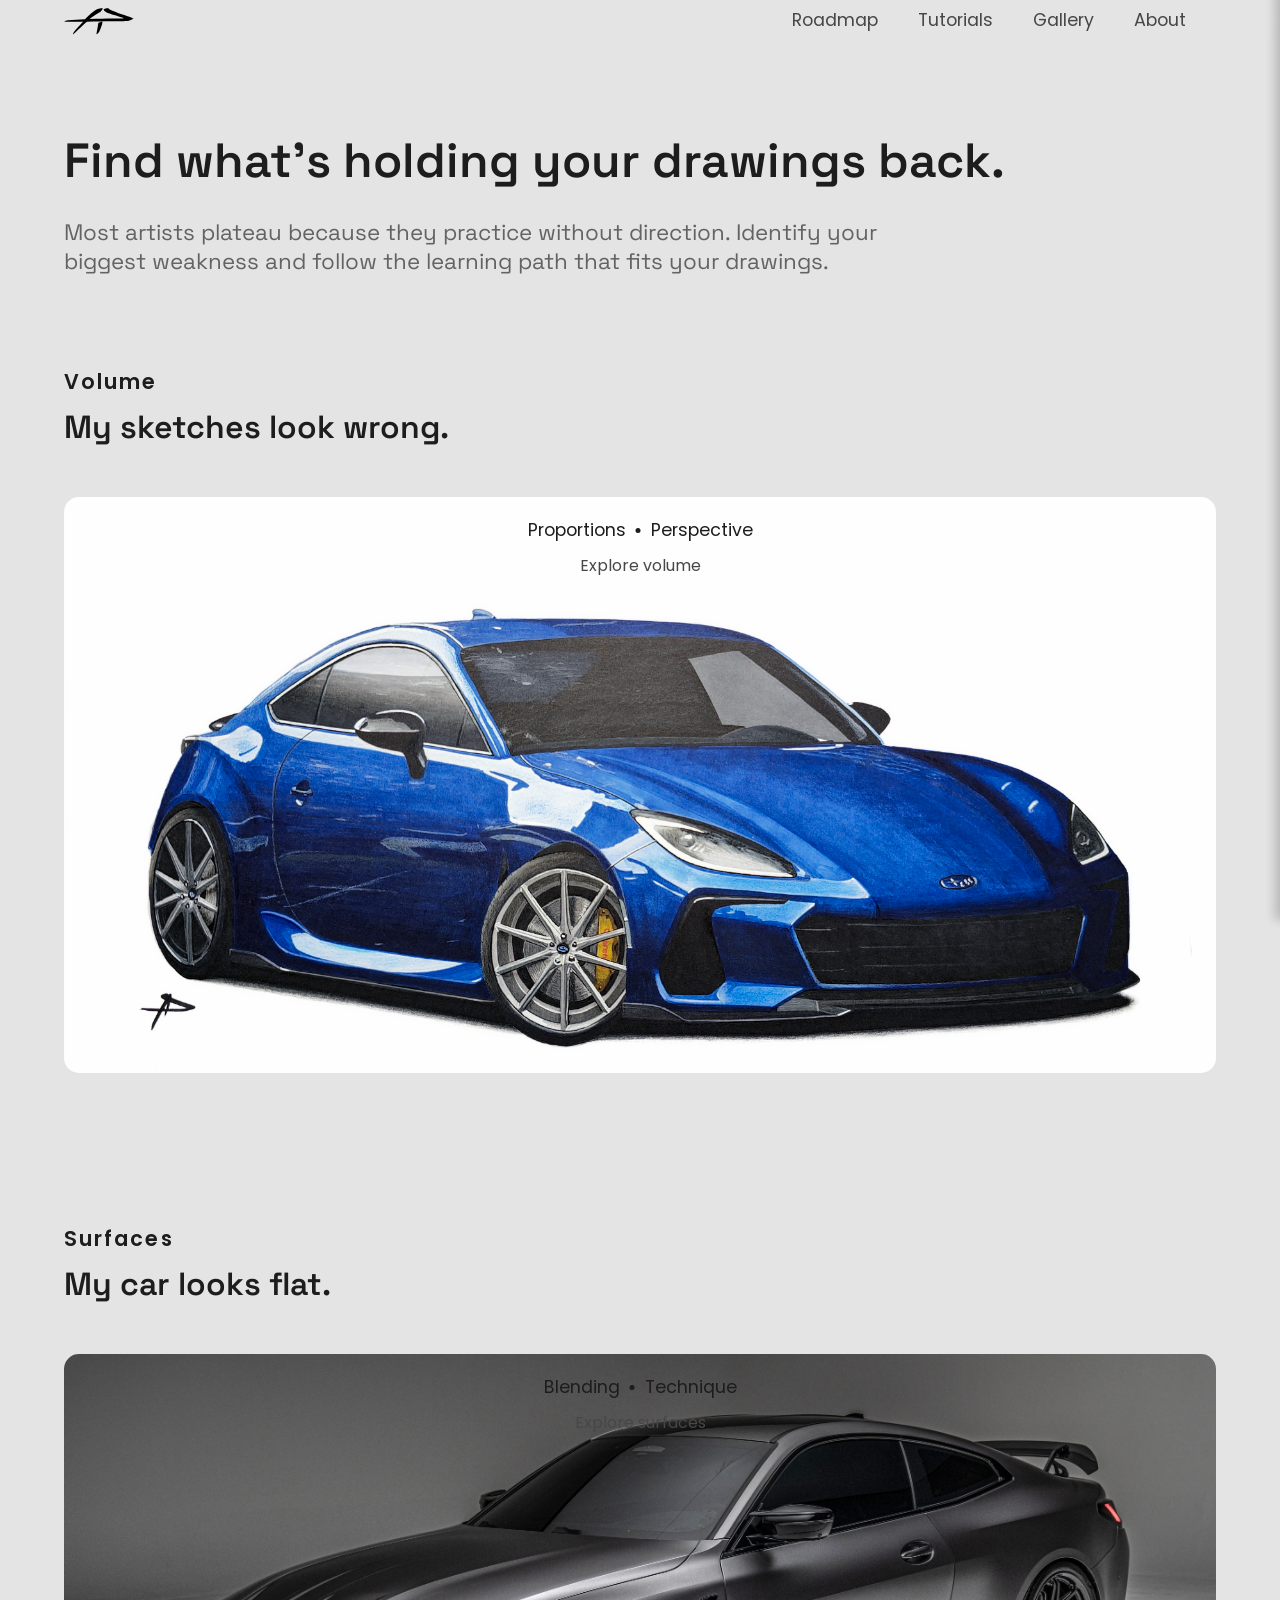
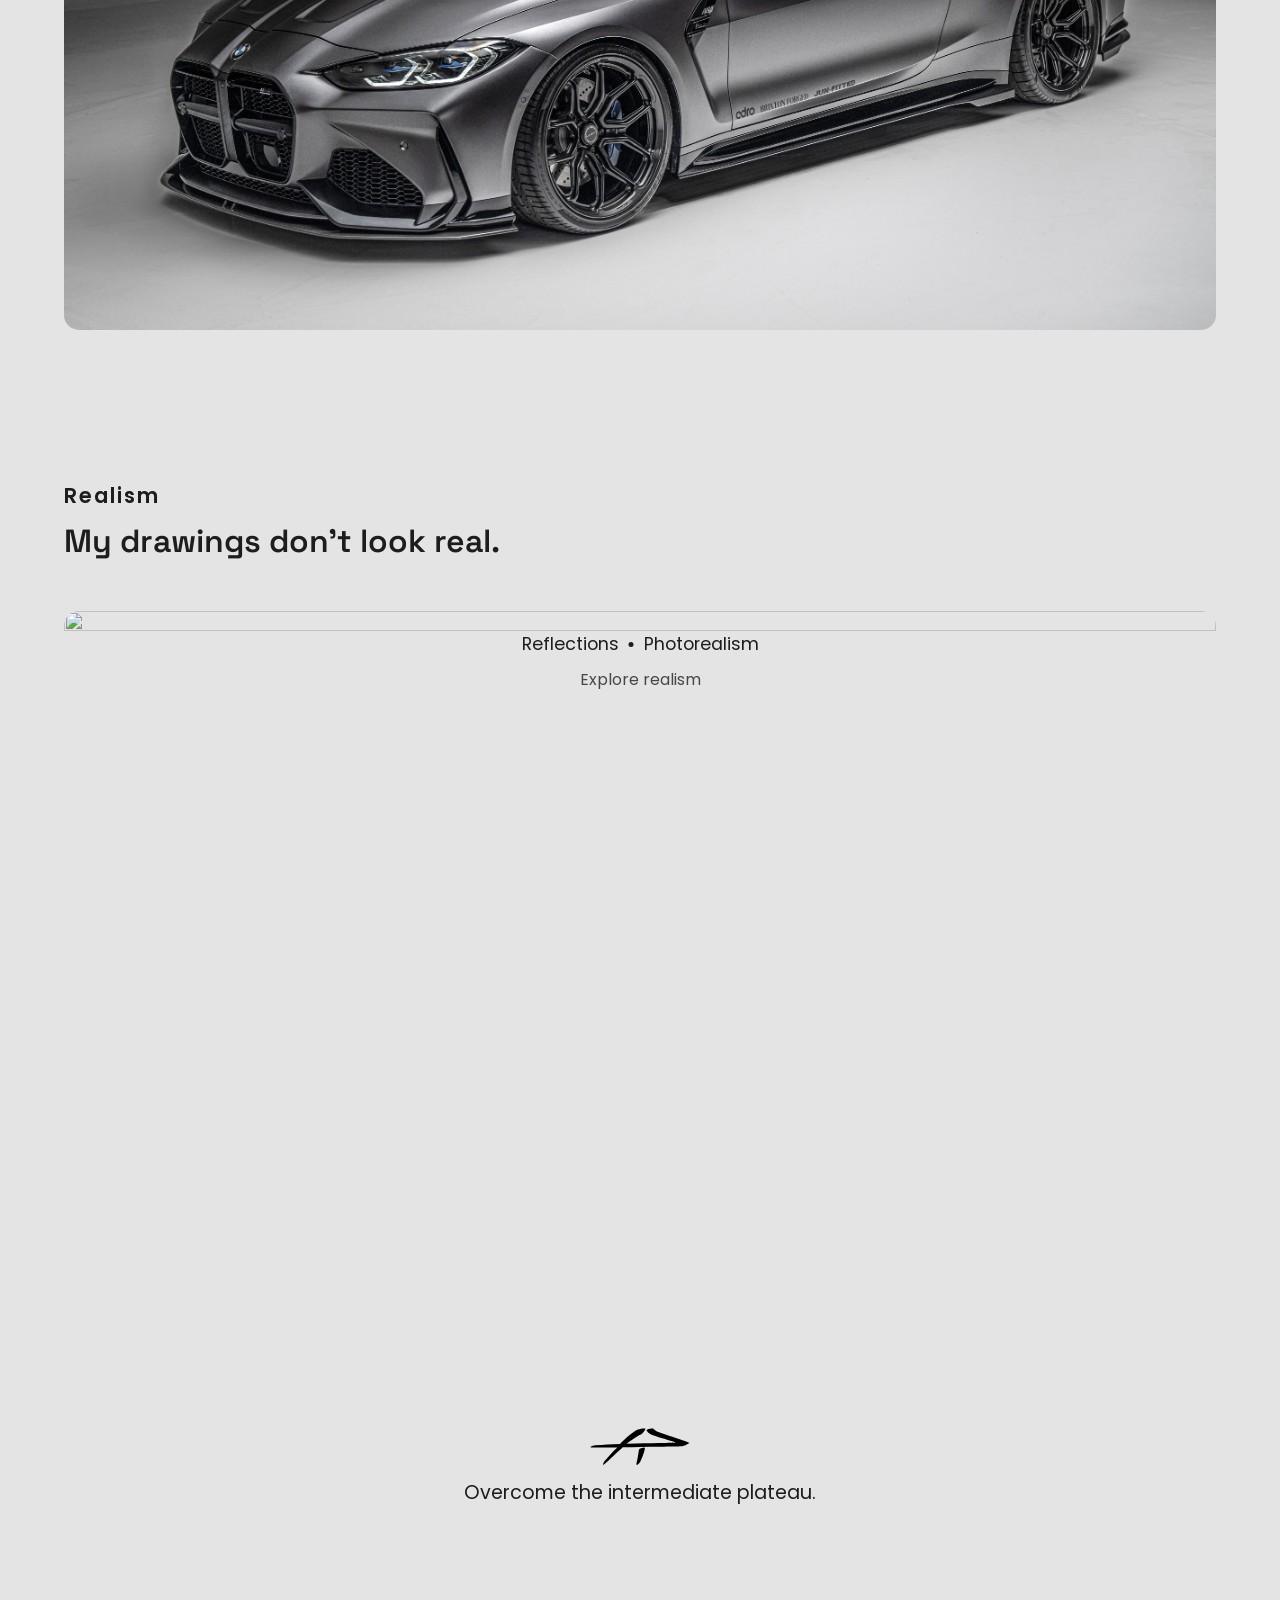
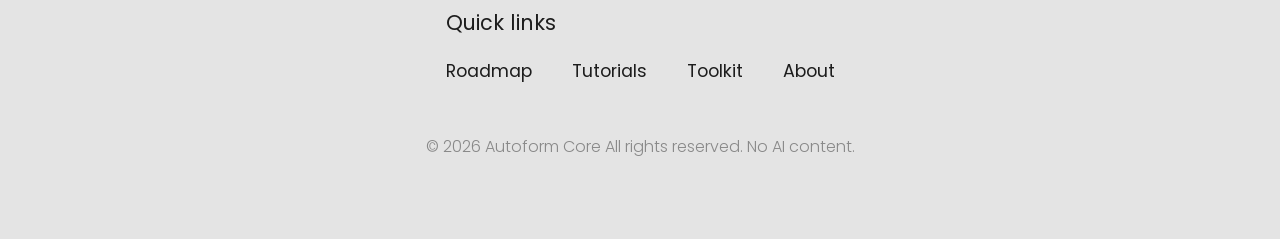
==== roadmap/index.html @ 227c60c1 "first commit, home, roadmap, guide pages - all drafts" ====
<!DOCTYPE html>
<html lang="en">
<head>
    <meta charset="UTF-8">
    <meta name="viewport" content="width=device-width, initial-scale=1.0">
    <title>Autoform</title>
    <link rel="icon" type="image/x-icon" href="/assets/logos/ico-autoformcore.svg">
    <link rel="stylesheet" href="/css/styles.css">

    <link rel="preconnect" href="https://fonts.googleapis.com">
    <link rel="preconnect" href="https://fonts.gstatic.com" crossorigin>
    <link href="https://fonts.googleapis.com/css2?family=Lexend:wght@100..900&family=Poppins:wght@300;400;600;800&family=Space+Grotesk:wght@300..700&display=swap" rel="stylesheet">

    <link rel="stylesheet" href="https://cdnjs.cloudflare.com/ajax/libs/font-awesome/7.0.1/css/all.min.css" integrity="sha512-2SwdPD6INVrV/lHTZbO2nodKhrnDdJK9/kg2XD1r9uGqPo1cUbujc+IYdlYdEErWNu69gVcYgdxlmVmzTWnetw==" crossorigin="anonymous" referrerpolicy="no-referrer" />
</head>
<body>
    <!--NAVBAR-->
    <nav class="glass-material">
        <div class="container">
            <a class="logoAutoform" href="../">
                <img src="/assets/logos/autoformcoreMain.svg" width="70">
            </a>
            
            <a href="/roadmap/" class="navbarLinks">Roadmap</a>
            <a href="#" class="navbarLinks">Tutorials</a>
            <a href="#" class="navbarLinks">Gallery</a>
            <a href="#" class="navbarLinks">About</a>
            
            <label for="sidebarActive" class="openSidebar">
                <i class="fa-solid fa-bars"></i>
            </label>


        </div>
    </nav>

    <!--SIDEBAR-->
    <input type="checkbox" id="sidebarActive">
    
    <aside class="sidebar glass-material">
        <label for="sidebarActive" class="closeSidebar">
            <i class="fa-solid fa-xmark"></i>
        </label>

        <a href="/" class="sidebarLinks">Home</a>
        <a href="/roadmap/" class="sidebarLinks">Roadmap</a>
        <a href="#" class="sidebarLinks">Tutorials</a>
        <a href="#" class="sidebarLinks">Toolkit</a>
        <a href="#" class="sidebarLinks">About</a>
        <a href="#" class="sidebarLinks">Contact</a>
    </aside>

    <label for="sidebarActive" class="closeSidebarOverlay">
        <div class="overlay"></div>
    </label>
    



    <!--THUMBNAIL-->
    <section class="roadmap-hero container">
        <div class="section-title">
            <h1 class="fadeAnimation">Find what's holding your drawings back.</h1>
            <h2 class="appearAnimation">Most artists plateau because they practice without direction. Identify your biggest weakness and follow the learning path that fits your drawings.</h2>
        </div>
    </section>

    <!--CONTENT-->
    <section class="roadmap-body container">
        
        <h6 class="fadeAnimation">Volume</h6>

        <h3 class="fadeAnimation">My sketches look wrong.</h3>

        <a class="roadmap-stage fadeAnimation card-rise" href="./volume/">
            <img src="/assets/images/brz-whitebg.png">

            <div class="metadata-overlay">
                <div class="metadata-tags">
                    <p>Proportions</p>

                    <div></div>

                    <p>Perspective</p>
                </div>

                <p class="metadata-overlay-cta">Explore volume</p>
            </div>
        </a>

        <h6 class="fadeAnimation">Surfaces</h6>

        <h3 class="fadeAnimation">My car looks flat.</h3>

        <a href="#" class="roadmap-stage fadeAnimation card-rise">
            <img src="/assets/images/wp13076945-275242472.jpg">

            <div class="metadata-overlay">
                <div class="metadata-tags">
                    <p>Blending</p>

                    <div></div>

                    <p>Technique</p>
                </div>

                <p class="metadata-overlay-cta">Explore surfaces</p>
            </div>
        </a>
        
        <h6 class="fadeAnimation">Realism</h6>

        <h3 class="fadeAnimation">My drawings don't look real.</h3>

        <a href="#" class="roadmap-stage fadeAnimation card-rise">
            <img src="/assets/images/19.08.2024.jpg">

            <div class="metadata-overlay">
                <div class="metadata-tags">
                    <p>Reflections</p>

                    <div></div>

                    <p>Photorealism</p>
                </div>

                <p class="metadata-overlay-cta">Explore realism</p>
            </div>
        </a>

    </section>

        







    <!--FOOTER-->
    <footer>
        <div class="container">
            
            <div class="footerTitle">
                <img src="/assets/logos/autoformcoreMain.svg" width="100">
                <p>Overcome the intermediate plateau.</p>
            </div>

            <div class="footerConnect">
                <a href="#">
                    <i class="fa-brands fa-pinterest-p"></i>
                </a>
                <!--
                <a href="#">
                    <i class="fa-brands fa-instagram"></i>
                </a>
                -->
                <a href="#">
                    <i class="fa-regular fa-envelope"></i>
                </a>
            </div>

            <div class="footerExplore">
                <p>Quick links</p>
                <div class="footerExploreLinks">
                    <a href="#">Roadmap</a>
                    <a href="#">Tutorials</a>
                    <a href="#">Toolkit</a>
                    <a href="#">About</a>
                </div>
                
            </div>

            <div class="copyright">© 2026 Autoform Core All rights reserved. No AI content.</div>
    
        </div>
    </footer>
</body>
---- css/styles.css ----
/*-------
VARIABLES
-------*/
:root {
    --background1: oklch(92% 0 0);
    --background2: oklch(85% 0 0);

    --linkCol: lch(30% 0 0);

    --txt-main: oklch(23% 0 0);
    --txt-secondary: oklch(50% 0 0);

    --accent: oklch(70% 0.2 257);

    --navbarHeight: 40px;
}

* {
    margin: 0;
    padding: 0;
    box-sizing: border-box;
}

html {
    scroll-behavior: smooth;
    scroll-padding-top: var(--navbarHeight);
}

body {
    color: var(--txt-main);
    background-color: var(--background1);
    background-repeat: repeat-y;
    background-attachment: scroll;
}

/*-------------
UNIVERSAL ITEMS
-------------*/

h1 {
    text-wrap: balance;
    font-family: "space grotesk";
    font-weight: 600;
    font-size: clamp(2.5rem, 4vw, 3rem);
    text-align: center;
    width: 100%;
    text-align: left;
    color: var(--txt-main);
}

h2 {
    text-wrap: balance;
    font-family: "space grotesk";
    font-weight: 400;
    font-size: clamp(1.2rem, 1.8vw, 1.4rem);
    text-align: center;
    width: 100%;
    text-align: left;
    color: var(--txt-secondary);
}

h3 {
    font-family: "space grotesk", sans-serif;
    width: 100%;
    text-align: left;
    margin: 50px 0;
    font-weight: 600;
    font-size: 2rem;
    color: var(--txt-main);
}

h4 {
    font-family: "space grotesk", sans-serif;
    width: 100%;
    text-align: left;
    margin-top: 50px;
    margin-bottom: 20px;
    font-weight: 600;
    font-size: 1.5rem;
    color: var(--txt-main);
}

h6 {
    color: lime;
    text-align: left;
}

a {
    text-decoration: none;
    color: lime;
}

/*----
LAYOUT
----*/

.container {
    max-width: 1200px;
    width: 90%;
    margin: 0 auto;
}

.section-title {
    display: flex;
    flex-direction: column;
    align-items: center;
    justify-content: center;
    margin: auto 0;
    gap: .5rem;
}

.section-background1 {
    display: flex;
    flex-direction: column;
    align-items: center;
    width: 100%;
    background: var(--background1);
}

.section-background2 {
    display: flex;
    flex-direction: column;
    align-items: center;
    width: 100%;
    background: var(--background2);
}

/*--------
COMPONENTS
--------*/

.button-glass {
    display: block;
    width: fit-content;
    border-radius: 10px;
    padding: 8px 15px;
    border-radius: 15px;
    
    font-family: "poppins", sans-serif;
    font-size: 1rem;
    font-weight: 400;

    color: var(--txt-main); 
    background: var(--accent);
    box-shadow:-5px -5px 5px oklch(100% 0 0 / 0.5),
    5px 5px 5px oklch(0% 0 0 / 0.2);
}

.button-text {
    display: block;
    width: fit-content;
    
    font-family: "poppins", sans-serif;
    font-size: 1rem;
    font-weight: 400;

    color: var(--txt-main); 
}

.button-text:hover {
    text-decoration: underline;
}

.glass-material {
    background-color: oklch(92% 0 0 / 0.5);
    backdrop-filter: blur(8px);
    -webkit-backdrop-filter: blur(8px);
}

.card-rise:hover {
    transform: scale(1.01);
    box-shadow: 0 4px 10px lch(0 0 0 / 0.1);
}

/*METADATA*/


.metadata-overlay {
    margin-left: 50%;
    transform: translateX(-50%);
    position: absolute;
    top: 0;
    left: 0;
    display: flex;
    flex-direction: column;
    align-items: center;
    width: fit-content;
    gap: 10px;
}

.metadata-tags {
    display: flex;
    flex-direction: row;
    align-items: center;
    gap: 10px
}

.metadata-tags p {
    font-family: "poppins", sans-serif;
    font-weight: 400;
    font-size: 1.1rem;
    color: var(--txt-main);
    white-space: nowrap;
}

.metadata-tags div {
    width: 5px;
    height: 5px;
    border-radius: 999px;
    background-color: var(--txt-main);
}

.metadata-overlay-cta {
    font-family: "poppins", sans-serif;
    font-weight: 400;
    font-size: 1rem;
    color: var(--linkCol);
}

.metadata-overlay-cta:hover {
    text-decoration: underline;
}

/*NAVBAR*/

nav {
    height: var(--navbarHeight);
    width: 100%;
    position: fixed;
    display: flex;
    align-items: center;
    justify-content: center;
    top: 0;
    left: 0;
    z-index: 1000;
}

nav .container {
    position: relative;
    display: flex;
    flex-direction: row;
    align-items: center;
    justify-content: flex-start;
    height: 100%;
}

.logoAutoform {
    display: flex;
    margin-right: auto;
}

.navbarLinks {
    font-family: "poppins", sans-serif;
    font-weight: 400;
    font-size: 1.1rem;
    padding: 0 20px;
    height: 100%;
    display: flex;
    align-items: center;
    color: var(--linkCol);
    transition: .2s ease;
}

.navbarLinks:hover {
    color: var(--accent);
}

.openSidebar {
    padding: 0 10px;
    height: 100%;
    display: flex;
    align-items: center;
}

#sidebarActive {
    display: none;
}

@media(max-width: 800px) {
    .navbarLinks {
        display: none;
    }
    .openSidebar {
        margin-left: auto;
    }
}

/*SIDEBAR*/

.sidebar{
    z-index: 1002;
    position: fixed;
    transform: translateX(100%);
    display: flex;
    flex-direction: column;
    gap: 20px;
    top: 0;
    right: 0;
    height: 100vh;
    width: min(75%, 350px);
    transition: .2s ease-out;
    padding: 20px;
    box-shadow: 15px 0 10px 20px rgba(0, 0, 0, 0.2);
    border-left: 1px solid var(--borderCol);
}

.sidebarLinks {
    width: 100%;
    margin: 0 20px;
    font-family: "poppins", sans-serif;
    font-weight: 400;
    font-size: 1.3rem;
    color: var(--txt-main);
    transition: .2s ease-out;
}

.sidebarLinks:hover {
    color: var(--accent);
}

.closeSidebar, .openSidebar {
    font-size: 1.8rem;
    color: var(--txt-main);
    padding: 5px;
    cursor: pointer;
    width: fit-content;
}

#sidebarActive:checked ~ .sidebar {
    transform: translateX(0);
}

#sidebarActive:checked ~ .closeSidebarOverlay .overlay {
    visibility: visible;
    opacity: 1;
}

.overlay {
    visibility: hidden;
    z-index: 1001;
    position: fixed;
    top: 0;
    left: 0;
    width: 100%;
    height: 100vh;
    background-color: rgba(0, 0, 0, 0.2);
    backdrop-filter: blur(1px);
    -webkit-backdrop-filter: blur(1px);
    opacity: 0;
    transition: .5s ease;
}

/*FOOTER*/
footer {
    display: flex;
    padding: 80px 1vw;
    min-height: 400px;
    width: 100%;
    background: var(--background1);
}

footer .container {
    display: flex;
    flex-direction: column;
    align-items: center;
    gap: 5vh;
    flex: 1;
}

.footerTitle {
    display: flex;
    flex-direction: column;
    align-items: center;
    gap: 5px;
    color: var(--txt-main);
}

.footerTitle h4 {
    font-family: "lexend", sans-serif;
    font-size: min(2.2rem, 7vw);
}

.footerTitle p {
    font-family: "poppins", sans-serif;
    font-size: 1.2rem;
    font-weight: 400;
    text-align: center;
    text-wrap-style: balance;
}

.footerTitle strong {
    font-family: "poppins", sans-serif;
    font-size: 1.2rem;
    font-weight: 400;
}

.footerExplore{
    width: fit-content;
    display: flex;
    flex-direction: column;
    flex-wrap: wrap;
    justify-content: center;
    gap: 5px;
}

.footerExplore p {
    padding: 10px 20px;
    font-family: "poppins", sans-serif;
    color: var(--txt-main);
    font-size: 1.3rem;
}

.footerExplore .footerExploreLinks {
    display: flex;
    flex-direction: row;
    flex-wrap: wrap;
}

.footerExplore a {
    margin: 5px 20px;
    width: fit-content;
    font-family: "poppins", sans-serif;
    font-size: 1.1rem;
    color: var(--txt-main);
    transition: .2s ease;
}

.footerExplore a:hover {
    color: lch(0 0 0 / 0.4);
}

.footerConnect {
    display: flex;
    flex-direction: row;
    align-items: center;
    justify-content: center;
    gap: 20px;
}

.footerConnect i {
    font-size: 1.5rem;
    color: var(--txt-main);
    transition: .2s ease-out;
}

.footerConnect i:hover {
    transform: translateY(-3px);
}

.footerConnect .fa-pinterest-p:hover {
    color: lch(48% 86 35.15);
    text-shadow: 0 3px 5px lch(0 0 0 / .5);
}

.footerConnect .fa-envelope:hover {
    color: lch(45% 86 304.84);
    text-shadow: 0 3px 5px lch(0 0 0 / .5);
}

.copyright {
    text-align: left;
    font-family: "poppins", sans-serif;
    font-size: 1rem;
    font-weight: 300;
    color: lch(0 0 0 / 0.4);
}


/*------
HOMEPAGE
------*/

/*HERO*/
.homepage-hero {
    overflow: hidden;
    padding-top: var(--navbarHeight);
    min-height: 100vh;
}

.homepage-hero .section-title {
    align-items: flex-start;
}

.homepage-hero h1 {
    font-weight: 600;
    text-align: left;
}

.homepage-hero h2 {
    text-align: left;
    max-width: 900px;
    text-wrap: balance;
}

.homepage-txt-logo {
    margin-bottom: 20px;
    color: var(--txt-main);
    font-family: "Lexend", sans-serif;
    font-weight: 700;
    letter-spacing: .1em;
    font-size: 1.2rem ;
}

.homepage-hero img {
    margin-top: auto;
    width: 95vw;
    max-width: 1100px;
}

.homepage-section-ctas {
    margin: 4vh 0;
    display: flex;
    flex-direction: row;
    align-items: center;
    justify-content: center;
    gap: 20px;
}

.homepage-section-ctas .homepage-cta1 {
    display: flex;
    flex-direction: row;
    align-items: center;
    justify-content: center;
    gap: 10px;

    font-size: 1rem;
    font-weight: 400;
}

.homepage-cta1 div,
.homepage-cta1 i {
    font-size: 1.1rem;
    transition: .2s ease;
}

/*LATEST TUTORIALS*/

.homepage-section-latest {
    background: linear-gradient(
        var(--background1) 0,
        var(--background2) 300px,
        var(--background2) 100%
    );
    padding: 200px 0 100px 0;
}

.homepage-section-latest .container {
    display: flex;
    flex-direction: column;
    align-items: center;
    justify-content: center;
}

.homepage-container-latest {
    display: flex;
    flex-direction: row;
    align-items: stretch;
    justify-content: space-between;
    width: 100%;
}

.latest-card {
    padding-top: 15px;
    overflow: hidden;
    position: relative;
    display: flex;
    flex-direction: column;
    width: 32%;
    border-radius: 20px;
    background-color: var(--background1);
    box-shadow: 0 3px 7px oklch(0% 0 0 / 0);
    transition: .2s ease-out;
}

.latest-metadata {
    padding: 0 10px;
    display: flex;
    flex-direction: row;
    align-items: center;
    gap: 10px;
    font-family: "poppins", sans-serif;
    font-weight: 400;
    font-size: 1rem;
    color: var(--txt-main);
}

.latest-metadata div {
    height: 5px;
    width: 5px;
    border-radius: 999px;
    background-color: var(--txt-main);
}

.latest-img {
    margin-top: auto;
    overflow: hidden;
    object-fit: cover;
    aspect-ratio: 3/2;
    width: 100%;
}

.latest-title {
    padding: 0 10px;
    margin-top: 5px;
    margin-bottom: 30px;
    font-family: sans-serif;
    font-weight: 400;
    font-size: 1.3rem;
    color: var(--txt-main);
}

.latest-cta {
    margin: 50px;
}

@media(max-width: 1000px) {
    .homepage-container-latest {
        flex-direction: column;
        gap: 20px;
    }

    .latest-card {
        width: 100%;
    }
}



/*----------
ROADMAP PAGE
----------*/


.roadmap-hero {
    padding-top: var(--navbarHeight);
    display: flex;
    flex-direction: column;
    align-items: center;
    justify-content: flex-start;
}

.roadmap-hero .section-title {
    margin: 10vh 0;
    gap: 3vh;
}

.roadmap-body h6 {
    font-family: "poppins", sans-serif;
    font-size: 1.3rem;
    font-weight: 600;
    width: 100%;
    letter-spacing: 0.1em;
    text-align: left;
    color: var(--txt-main);
}

.roadmap-body h3 {
    margin-top: 10px;
}

.roadmap-stage {
    margin-top: 20px;
    margin-bottom: 150px;
    position: relative;
    display: flex;
    flex-direction: column;
    align-items: center;
    width: 100%;
    border-radius: 15px;
        overflow: hidden;
        transition: .3s ease-out;
}

.roadmap-stage .metadata-overlay {
    margin-top: 20px;
}

.roadmap-stage img {
    z-index: -1;
    width: min(100%, 95vw);
    aspect-ratio: 4/2;
    object-fit: cover;
    object-position: center 60%;
}

/*---------
APPROACH PAGES
---------*/

/*THUMBNAIL*/
.approach-thumbnail {
    padding-top: var(--navbarHeight);
    display: flex;
    flex-direction: column;
    align-items: center;
    justify-content: flex-start;
}

.approach-thumbnail .section-title {
    margin: 10vh 0;
    gap: 10px;   
}

.approach-thumbnail h2 {
    font-size: 1.5rem;
}

.approach-section-core {
    height: 600px;
}

/*CONTENT*/
.approach-section-content h3 {
    font-family: "space grotesk";
    margin-top: 150px;
    margin-bottom: 30px;
}

.approach-pharagraph {
    margin: 20px 0;
    font-family: "poppins", sans-serif;
    font-weight: 400;
    font-size: 1.1rem;
    width: 100%;
    text-align: left;
    color: var(--txt-main);
}








/*-------
ANIMATIONS
--------*/
@keyframes appear {
    from {
        opacity: 0;
        transform: translateX(-30px);
    }
    to {
        opacity: 1;
        transform: translateX(0px);
    }
}

.appearAnimation {
    opacity: 0;
    transform: translateX(-30px);
    animation: appear 0.2s ease-out forwards;
}

@keyframes fade {
    from {
        opacity: 0;
    }
    to {
        opacity: 1;
    }
}

.fadeAnimation {
    opacity: 0;
    animation: fade 0.3s ease-out forwards;
}
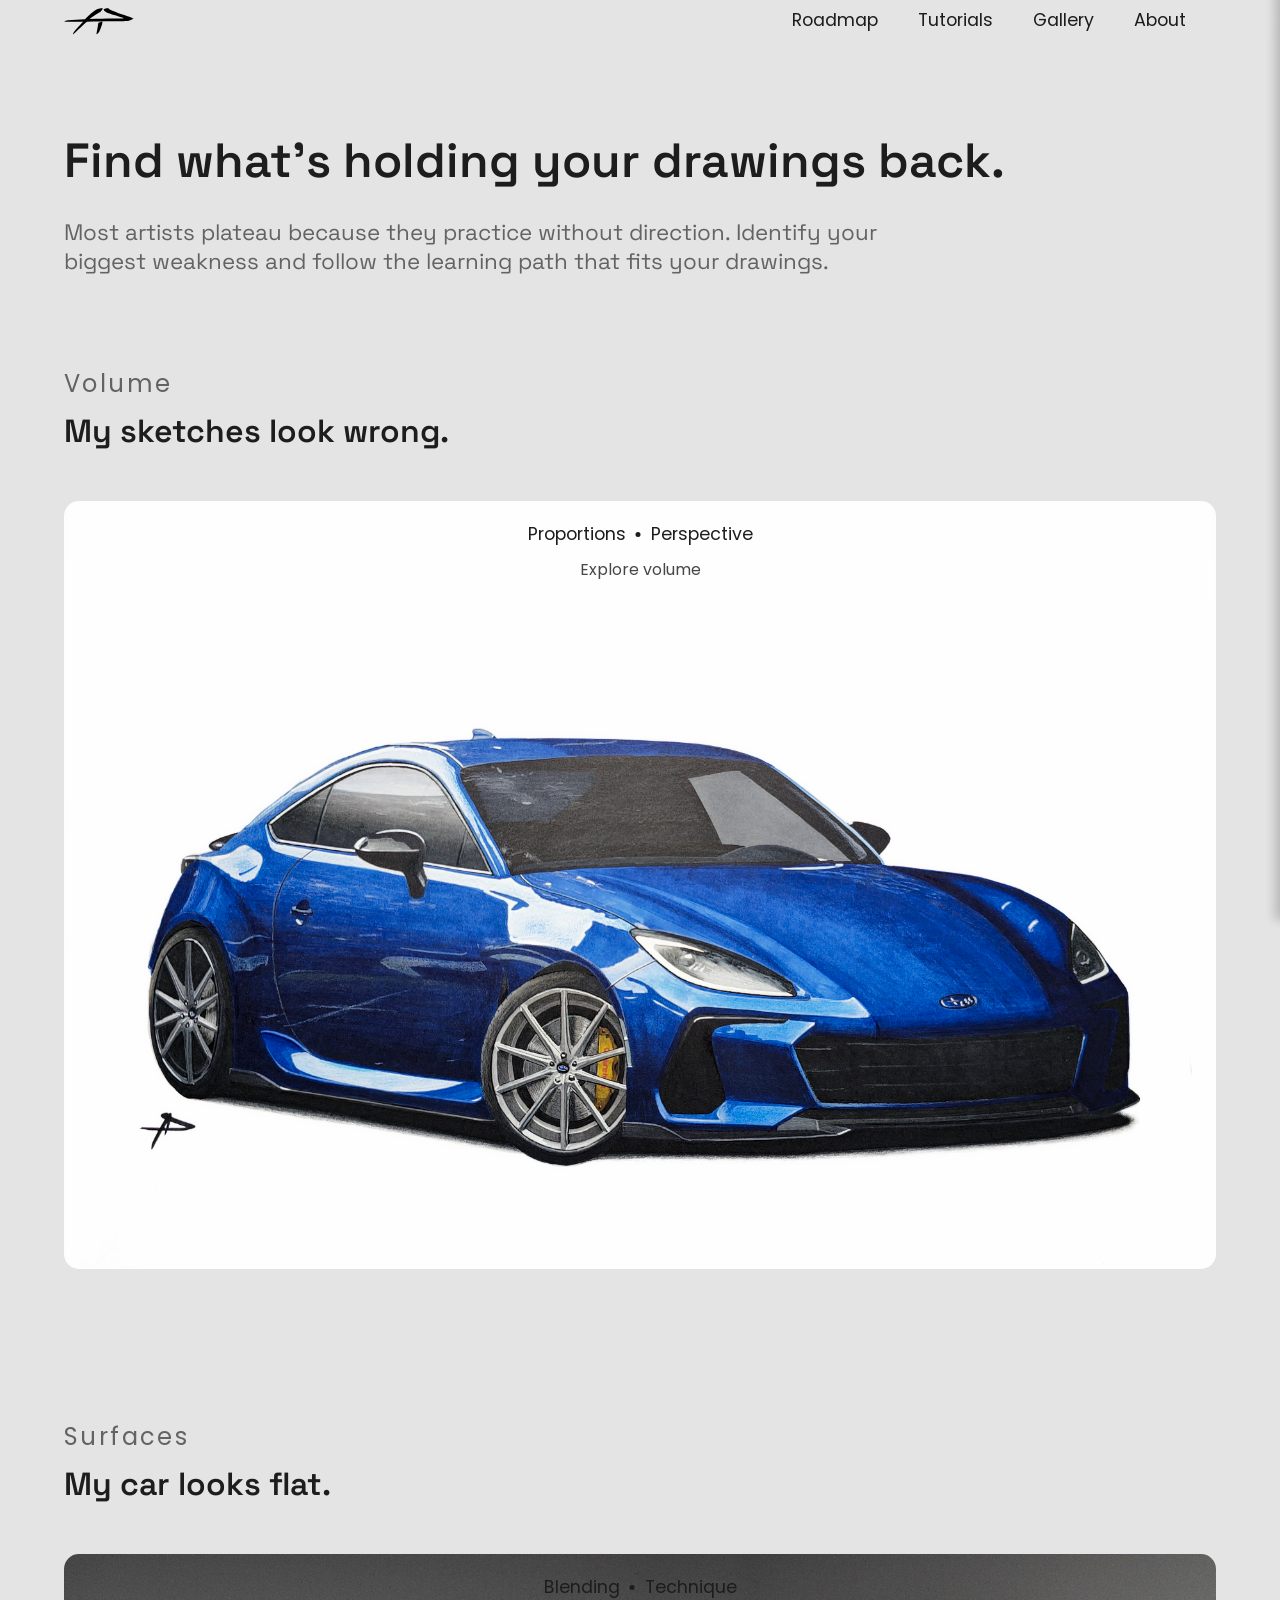
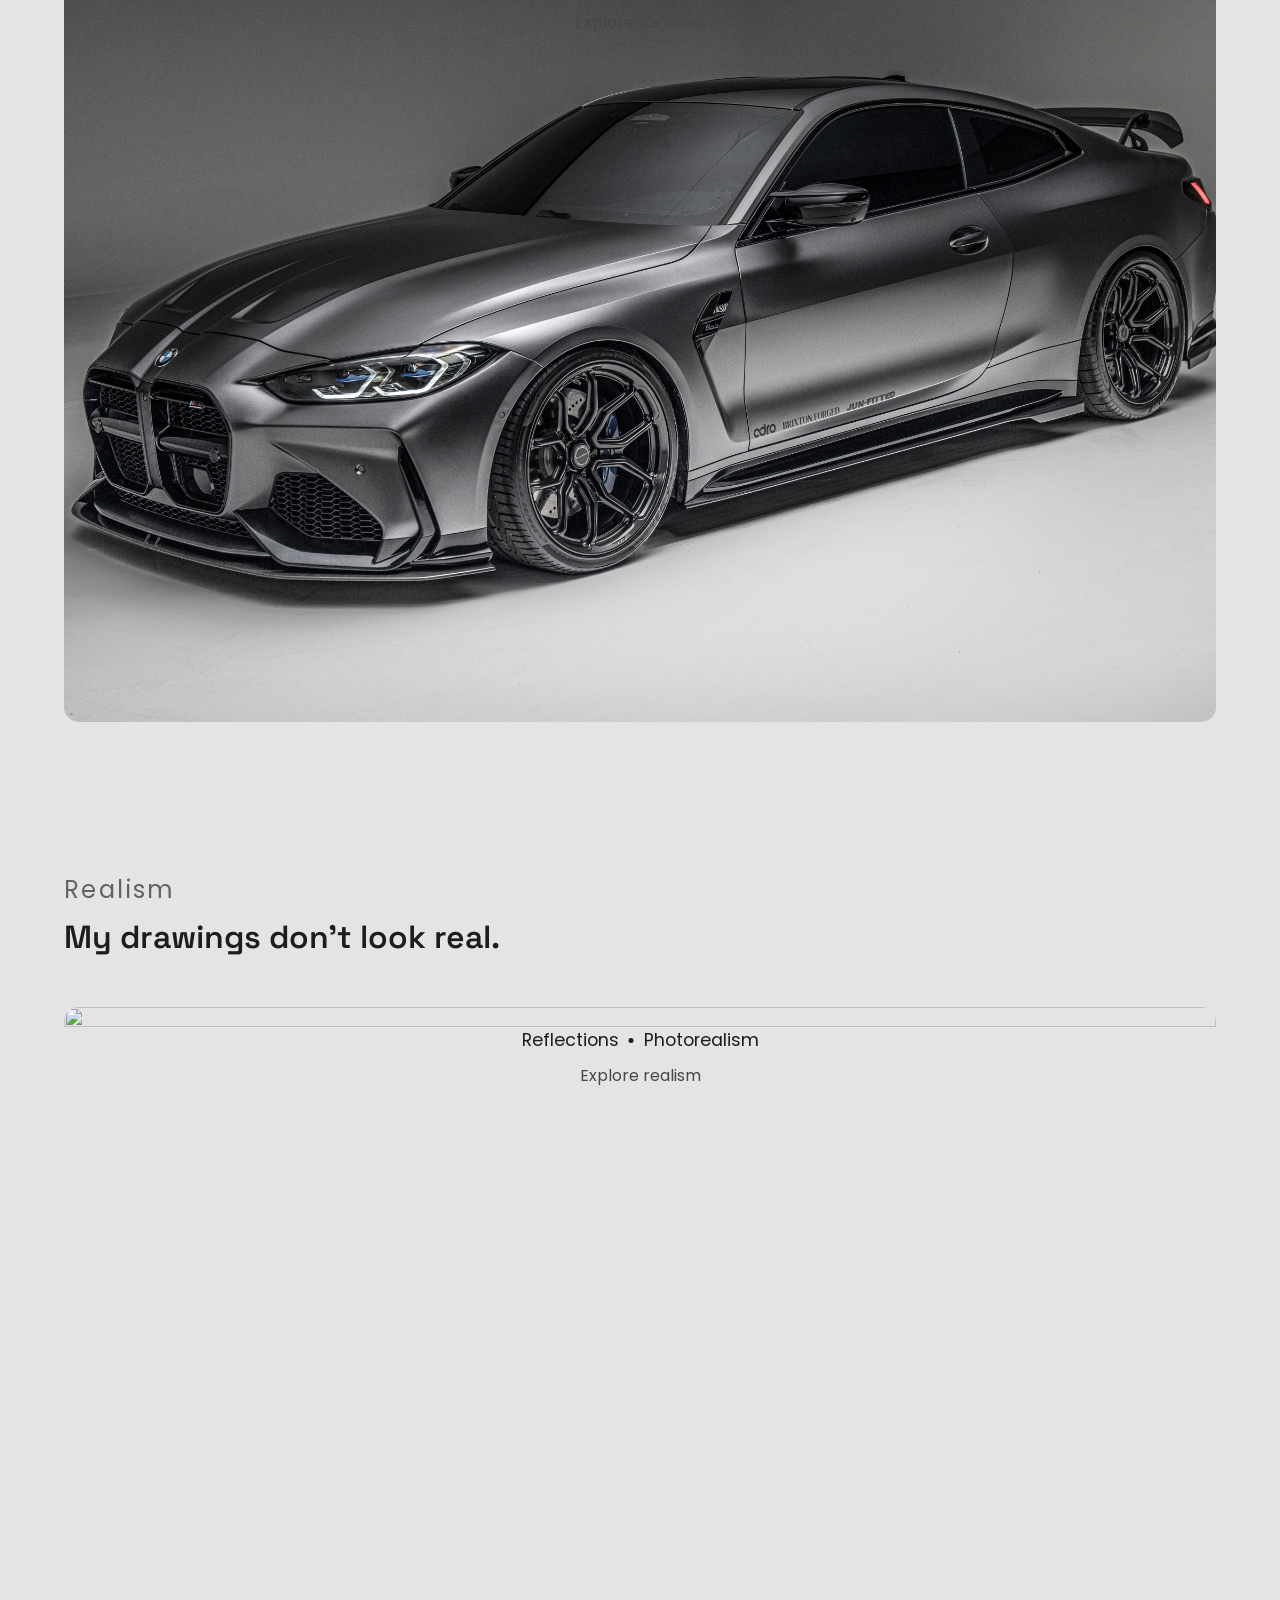
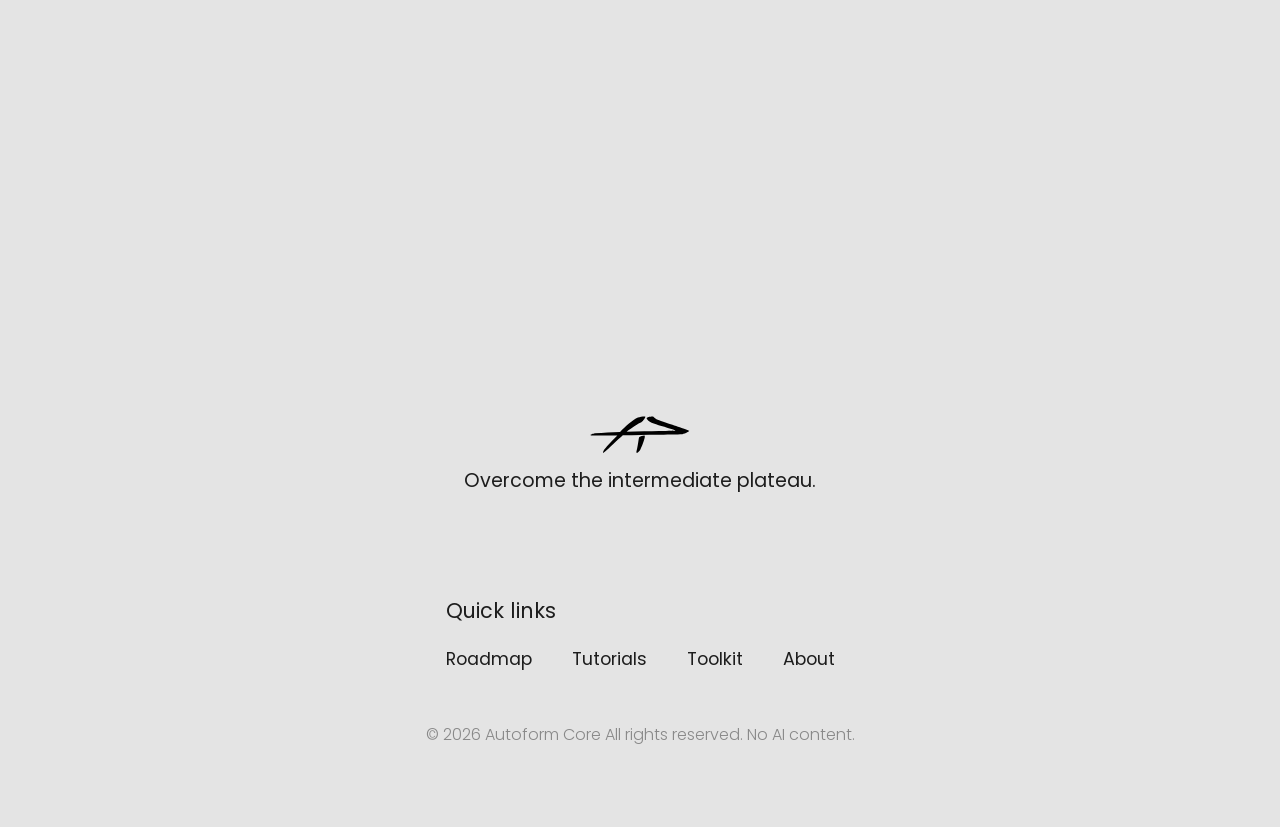
==== commit 55133331: "added simple carousel scroll buttons - guide pages" ====
--- a/roadmap/index.html
+++ b/roadmap/index.html
@@ -13,11 +13,15 @@
 
     <link rel="stylesheet" href="https://cdnjs.cloudflare.com/ajax/libs/font-awesome/7.0.1/css/all.min.css" integrity="sha512-2SwdPD6INVrV/lHTZbO2nodKhrnDdJK9/kg2XD1r9uGqPo1cUbujc+IYdlYdEErWNu69gVcYgdxlmVmzTWnetw==" crossorigin="anonymous" referrerpolicy="no-referrer" />
 </head>
+
+<script src="js/script.js"></script>
+
 <body>
+
     <!--NAVBAR-->
     <nav class="glass-material">
         <div class="container">
-            <a class="logoAutoform" href="../">
+            <a class="logoAutoform" href="/">
                 <img src="/assets/logos/autoformcoreMain.svg" width="70">
             </a>
             
--- a/css/styles.css
+++ b/css/styles.css
@@ -10,7 +10,8 @@
     --txt-main: oklch(23% 0 0);
     --txt-secondary: oklch(50% 0 0);
 
-    --accent: oklch(70% 0.2 257);
+    --accent: oklch(49.539% 0.17645 261.435);
+    --accent-transparent: oklch(39.539% 0.17645 261.435 / 0.8);
 
     --navbarHeight: 40px;
 }
@@ -81,7 +82,7 @@
 }
 
 h6 {
-    color: lime;
+    font-family: "space grotesk", sans-serif;
     text-align: left;
 }
 
@@ -129,7 +130,7 @@
 COMPONENTS
 --------*/
 
-.button-glass {
+.button-pimary {
     display: block;
     width: fit-content;
     border-radius: 10px;
@@ -140,10 +141,9 @@
     font-size: 1rem;
     font-weight: 400;
 
-    color: var(--txt-main); 
-    background: var(--accent);
-    box-shadow:-5px -5px 5px oklch(100% 0 0 / 0.5),
-    5px 5px 5px oklch(0% 0 0 / 0.2);
+    color: var(--background1); 
+    background: var(--accent-transparent);
+    box-shadow: 0 0 20px var(--accent);
 }
 
 .button-text {
@@ -257,7 +257,7 @@
     height: 100%;
     display: flex;
     align-items: center;
-    color: var(--linkCol);
+    color: var(--txt-main);
     transition: .2s ease;
 }
 
@@ -646,12 +646,12 @@
 
 .roadmap-body h6 {
     font-family: "poppins", sans-serif;
-    font-size: 1.3rem;
-    font-weight: 600;
+    font-size: 1.5rem;
+    font-weight: 400;
     width: 100%;
     letter-spacing: 0.1em;
     text-align: left;
-    color: var(--txt-main);
+    color: var(--txt-secondary);
 }
 
 .roadmap-body h3 {
@@ -667,8 +667,8 @@
     align-items: center;
     width: 100%;
     border-radius: 15px;
-        overflow: hidden;
-        transition: .3s ease-out;
+    overflow: hidden;
+    transition: .3s ease-out;
 }
 
 .roadmap-stage .metadata-overlay {
@@ -678,9 +678,19 @@
 .roadmap-stage img {
     z-index: -1;
     width: min(100%, 95vw);
-    aspect-ratio: 4/2;
+    aspect-ratio: 3/2;
     object-fit: cover;
     object-position: center 60%;
+}
+
+@media(max-width: 1000px) {
+    .roadmap-stage .metadata-overlay {
+        margin-top: 10px;
+    }
+
+    .roadmap-stage .metadata-overlay {
+        gap: 5px;
+    }
 }
 
 /*---------
@@ -705,8 +715,58 @@
     font-size: 1.5rem;
 }
 
+
+/*CORE TUTORIALS CAROUSEL*/
 .approach-section-core {
-    height: 600px;
+    height: fit-content;
+    padding-bottom: 30px;
+}
+
+.approach-carousel {
+    display: flex;
+    overflow-x: auto;
+    overflow-y: hidden;
+    height: 400px;
+    width: 100%;
+    gap: min(5vw, 30px);
+    scrollbar-width: none;
+    scroll-snap-type: x mandatory;
+    scroll-behavior: smooth;
+}
+
+.approach-carousel::-webkit-scrollbar {
+    display: none;
+}
+
+.carousel-card {
+    max-height: 400px;
+    width: min(400px, 75vw);
+    aspect-ratio: 3/4;
+    background-color: rgba(0, 119, 255, 0.479);
+    scroll-snap-align: start;
+    scroll-snap-stop: always;
+    border-radius: 20px;
+}
+
+.group-carousel-buttons {
+    display: flex;
+    flex-direction: row;
+    gap: 20px;
+}
+
+.carousel-button {
+    margin: 30px 0;
+    width: 40px;
+    height: 40px;
+    border-radius: 999px;
+    border: none;
+    background-color: var(--background1);
+    transition: .2s ease-out;
+}
+
+.carousel-button:hover {
+    background-color: var(--accent);
+    cursor: pointer;
 }
 
 /*CONTENT*/
